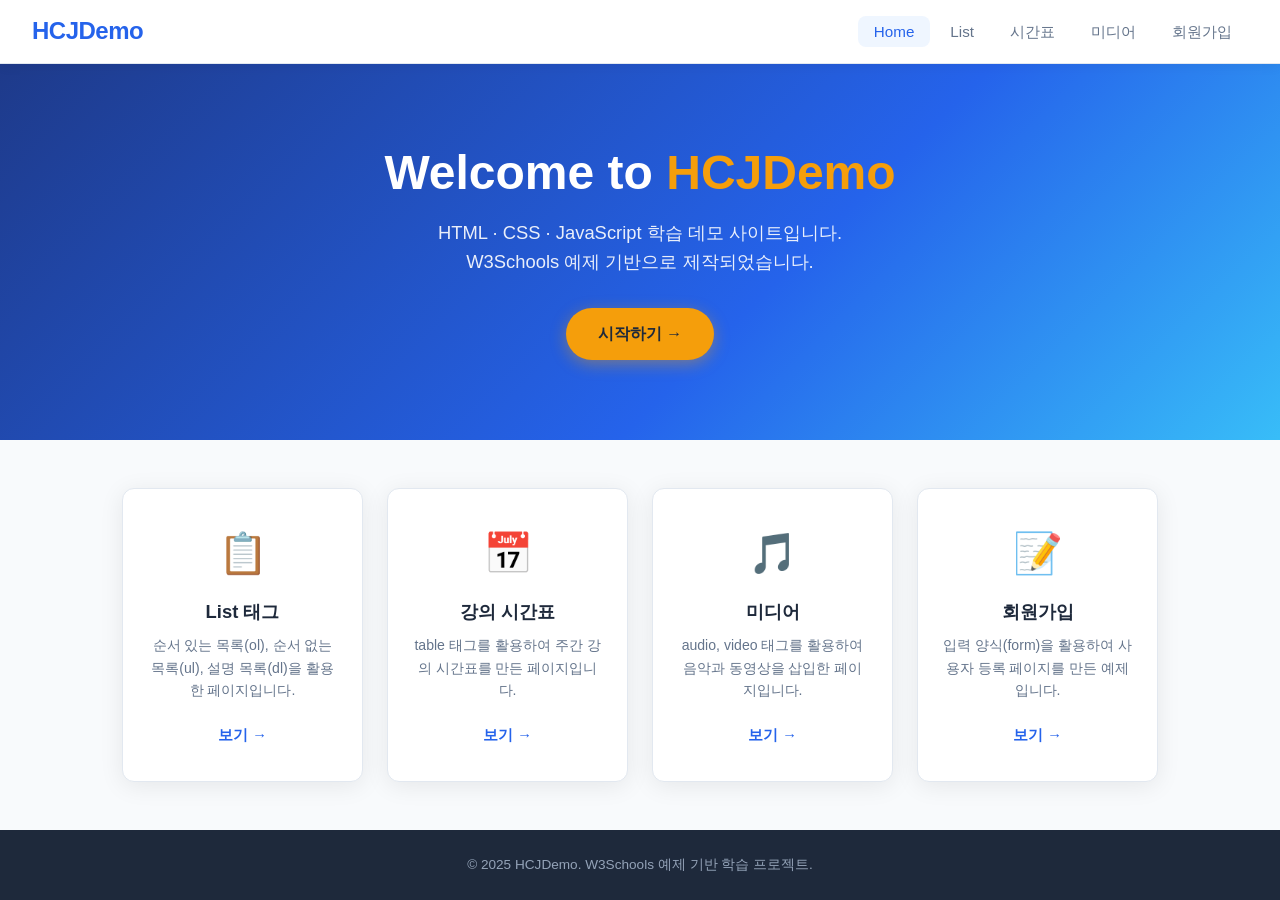
==== index.html @ d2cebe98 "Add files via upload" ====
<!DOCTYPE html>
<html lang="ko">
<head>
  <meta charset="UTF-8" />
  <meta name="viewport" content="width=device-width, initial-scale=1.0" />
  <title>HCJDemo</title>
  <link rel="stylesheet" href="style.css" />
</head>
<body>

  <!-- 헤더 / 네비게이션 -->
  <header>
    <div class="logo">HCJDemo</div>
    <nav>
      <ul>
        <li><a href="index.html" class="active">Home</a></li>
        <li><a href="list.html">List</a></li>
        <li><a href="timetable.html">시간표</a></li>
        <li><a href="media.html">미디어</a></li>
        <li><a href="register.html">회원가입</a></li>
      </ul>
    </nav>
  </header>

  <!-- 히어로 섹션 -->
  <section class="hero">
    <div class="hero-content">
      <h1>Welcome to <span>HCJDemo</span></h1>
      <p>HTML · CSS · JavaScript 학습 데모 사이트입니다.<br>
         W3Schools 예제 기반으로 제작되었습니다.</p>
      <a href="list.html" class="btn">시작하기 →</a>
    </div>
  </section>

  <!-- 메뉴 카드 섹션 -->
  <section class="cards">
    <div class="card">
      <div class="card-icon">📋</div>
      <h3>List 태그</h3>
      <p>순서 있는 목록(ol), 순서 없는 목록(ul), 설명 목록(dl)을 활용한 페이지입니다.</p>
      <a href="list.html" class="card-link">보기 →</a>
    </div>
    <div class="card">
      <div class="card-icon">📅</div>
      <h3>강의 시간표</h3>
      <p>table 태그를 활용하여 주간 강의 시간표를 만든 페이지입니다.</p>
      <a href="timetable.html" class="card-link">보기 →</a>
    </div>
    <div class="card">
      <div class="card-icon">🎵</div>
      <h3>미디어</h3>
      <p>audio, video 태그를 활용하여 음악과 동영상을 삽입한 페이지입니다.</p>
      <a href="media.html" class="card-link">보기 →</a>
    </div>
    <div class="card">
      <div class="card-icon">📝</div>
      <h3>회원가입</h3>
      <p>입력 양식(form)을 활용하여 사용자 등록 페이지를 만든 예제입니다.</p>
      <a href="register.html" class="card-link">보기 →</a>
    </div>
  </section>

  <!-- 푸터 -->
  <footer>
    <p>&copy; 2025 HCJDemo. W3Schools 예제 기반 학습 프로젝트.</p>
  </footer>

</body>
</html>
---- style.css ----
/* ===== 공통 리셋 & 변수 ===== */
* {
  margin: 0;
  padding: 0;
  box-sizing: border-box;
}

:root {
  --primary: #2563eb;
  --primary-dark: #1d4ed8;
  --accent: #f59e0b;
  --bg: #f8fafc;
  --surface: #ffffff;
  --text: #1e293b;
  --text-sub: #64748b;
  --border: #e2e8f0;
  --radius: 12px;
  --shadow: 0 4px 24px rgba(0,0,0,0.08);
}

body {
  font-family: 'Segoe UI', 'Apple SD Gothic Neo', sans-serif;
  background: var(--bg);
  color: var(--text);
  line-height: 1.6;
}

/* ===== 헤더 & 네비게이션 ===== */
header {
  background: var(--surface);
  border-bottom: 1px solid var(--border);
  display: flex;
  align-items: center;
  justify-content: space-between;
  padding: 0 2rem;
  height: 64px;
  position: sticky;
  top: 0;
  z-index: 100;
  box-shadow: 0 2px 12px rgba(0,0,0,0.06);
}

.logo {
  font-size: 1.5rem;
  font-weight: 800;
  color: var(--primary);
  letter-spacing: -0.5px;
}

nav ul {
  list-style: none;
  display: flex;
  gap: 0.25rem;
}

nav ul li a {
  text-decoration: none;
  color: var(--text-sub);
  font-weight: 500;
  padding: 0.45rem 1rem;
  border-radius: 8px;
  transition: background 0.2s, color 0.2s;
  font-size: 0.95rem;
}

nav ul li a:hover,
nav ul li a.active {
  background: #eff6ff;
  color: var(--primary);
}

/* ===== 히어로 섹션 ===== */
.hero {
  background: linear-gradient(135deg, #1e3a8a 0%, #2563eb 60%, #38bdf8 100%);
  color: white;
  padding: 5rem 2rem;
  text-align: center;
}

.hero h1 {
  font-size: 3rem;
  font-weight: 800;
  margin-bottom: 1rem;
  line-height: 1.2;
}

.hero h1 span {
  color: var(--accent);
}

.hero p {
  font-size: 1.15rem;
  opacity: 0.9;
  margin-bottom: 2rem;
}

.btn {
  display: inline-block;
  background: var(--accent);
  color: #1e293b;
  font-weight: 700;
  padding: 0.8rem 2rem;
  border-radius: 50px;
  text-decoration: none;
  font-size: 1rem;
  transition: transform 0.2s, box-shadow 0.2s;
  box-shadow: 0 4px 16px rgba(245,158,11,0.4);
}

.btn:hover {
  transform: translateY(-2px);
  box-shadow: 0 6px 24px rgba(245,158,11,0.5);
}

/* ===== 카드 섹션 ===== */
.cards {
  display: grid;
  grid-template-columns: repeat(auto-fit, minmax(220px, 1fr));
  gap: 1.5rem;
  padding: 3rem 2rem;
  max-width: 1100px;
  margin: 0 auto;
}

.card {
  background: var(--surface);
  border: 1px solid var(--border);
  border-radius: var(--radius);
  padding: 2rem 1.5rem;
  text-align: center;
  box-shadow: var(--shadow);
  transition: transform 0.2s, box-shadow 0.2s;
}

.card:hover {
  transform: translateY(-4px);
  box-shadow: 0 8px 32px rgba(0,0,0,0.12);
}

.card-icon {
  font-size: 2.5rem;
  margin-bottom: 0.75rem;
}

.card h3 {
  font-size: 1.15rem;
  font-weight: 700;
  margin-bottom: 0.5rem;
  color: var(--text);
}

.card p {
  font-size: 0.88rem;
  color: var(--text-sub);
  margin-bottom: 1.25rem;
}

.card-link {
  display: inline-block;
  color: var(--primary);
  font-weight: 600;
  text-decoration: none;
  font-size: 0.92rem;
  border-bottom: 2px solid transparent;
  transition: border-color 0.2s;
}

.card-link:hover {
  border-color: var(--primary);
}

/* ===== 서브페이지 공통 ===== */
.page-header {
  background: linear-gradient(135deg, #1e3a8a, #2563eb);
  color: white;
  padding: 2.5rem 2rem;
  text-align: center;
}

.page-header h2 {
  font-size: 2rem;
  font-weight: 800;
  margin-bottom: 0.4rem;
}

.page-header p {
  opacity: 0.85;
  font-size: 0.95rem;
}

.page-content {
  max-width: 900px;
  margin: 2.5rem auto;
  padding: 0 2rem 3rem;
}

.section-box {
  background: var(--surface);
  border: 1px solid var(--border);
  border-radius: var(--radius);
  padding: 2rem;
  margin-bottom: 2rem;
  box-shadow: var(--shadow);
}

.section-box h3 {
  font-size: 1.15rem;
  font-weight: 700;
  color: var(--primary);
  margin-bottom: 1rem;
  padding-bottom: 0.5rem;
  border-bottom: 2px solid #eff6ff;
}

/* ===== List 페이지 ===== */
.section-box ul,
.section-box ol {
  padding-left: 1.5rem;
  line-height: 2;
  color: var(--text);
}

.section-box dl {
  line-height: 1.8;
}

.section-box dt {
  font-weight: 700;
  color: var(--primary);
  margin-top: 0.5rem;
}

.section-box dd {
  margin-left: 1.5rem;
  color: var(--text-sub);
}

/* ===== Table 페이지 ===== */
.timetable-wrap {
  overflow-x: auto;
}

table {
  width: 100%;
  border-collapse: collapse;
  font-size: 0.9rem;
}

table th, table td {
  border: 1px solid var(--border);
  padding: 0.65rem 0.9rem;
  text-align: center;
}

table th {
  background: var(--primary);
  color: white;
  font-weight: 700;
}

table tr:nth-child(even) td {
  background: #f1f5f9;
}

table td.subject {
  background: #eff6ff;
  color: var(--primary);
  font-weight: 600;
}

table td.empty {
  background: #f8fafc;
  color: #cbd5e1;
}

table td.lunch {
  background: #fef9c3;
  color: #92400e;
  font-weight: 600;
}

/* ===== 미디어 페이지 ===== */
audio, video {
  width: 100%;
  border-radius: 8px;
  margin-top: 0.5rem;
}

.media-note {
  font-size: 0.82rem;
  color: var(--text-sub);
  margin-top: 0.5rem;
  font-style: italic;
}

/* ===== 회원가입 폼 ===== */
form .form-group {
  margin-bottom: 1.25rem;
}

form label {
  display: block;
  font-weight: 600;
  margin-bottom: 0.35rem;
  font-size: 0.9rem;
  color: var(--text);
}

form input[type="text"],
form input[type="email"],
form input[type="password"],
form input[type="date"],
form input[type="tel"],
form select,
form textarea {
  width: 100%;
  padding: 0.65rem 0.9rem;
  border: 1px solid var(--border);
  border-radius: 8px;
  font-size: 0.95rem;
  color: var(--text);
  background: var(--bg);
  transition: border-color 0.2s, box-shadow 0.2s;
  font-family: inherit;
}

form input:focus,
form select:focus,
form textarea:focus {
  outline: none;
  border-color: var(--primary);
  box-shadow: 0 0 0 3px rgba(37,99,235,0.12);
}

form .radio-group,
form .check-group {
  display: flex;
  gap: 1.5rem;
  flex-wrap: wrap;
}

form .radio-group label,
form .check-group label {
  font-weight: 400;
  display: flex;
  align-items: center;
  gap: 0.4rem;
  cursor: pointer;
}

form input[type="submit"] {
  width: 100%;
  background: var(--primary);
  color: white;
  border: none;
  padding: 0.85rem;
  border-radius: 8px;
  font-size: 1rem;
  font-weight: 700;
  cursor: pointer;
  transition: background 0.2s, transform 0.1s;
}

form input[type="submit"]:hover {
  background: var(--primary-dark);
  transform: translateY(-1px);
}

form input[type="reset"] {
  width: 100%;
  background: white;
  color: var(--text-sub);
  border: 1px solid var(--border);
  padding: 0.75rem;
  border-radius: 8px;
  font-size: 0.95rem;
  cursor: pointer;
  margin-top: 0.5rem;
  transition: background 0.2s;
}

form input[type="reset"]:hover {
  background: #f1f5f9;
}

fieldset {
  border: 1px solid var(--border);
  border-radius: 8px;
  padding: 1.25rem;
  margin-bottom: 1.25rem;
}

legend {
  font-weight: 700;
  color: var(--primary);
  padding: 0 0.5rem;
  font-size: 0.95rem;
}

/* ===== 푸터 ===== */
footer {
  background: #1e293b;
  color: #94a3b8;
  text-align: center;
  padding: 1.5rem;
  font-size: 0.85rem;
}
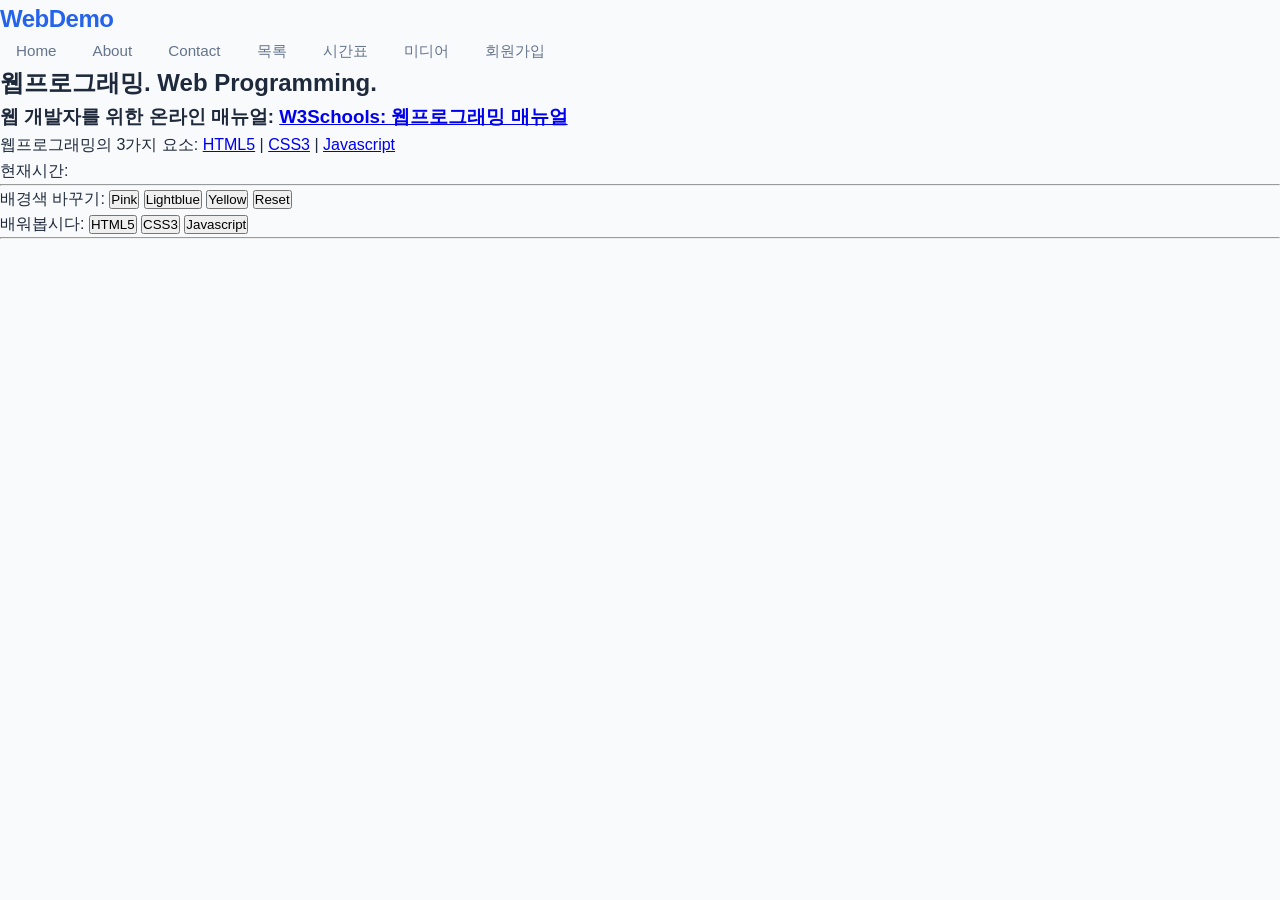
==== commit 70698a0b: "Add files via upload" ====
--- a/index.html
+++ b/index.html
@@ -1,69 +1,66 @@
-<!DOCTYPE html>
-<html lang="ko">
-<head>
-  <meta charset="UTF-8" />
-  <meta name="viewport" content="width=device-width, initial-scale=1.0" />
-  <title>HCJDemo</title>
-  <link rel="stylesheet" href="style.css" />
-</head>
-<body>
+<!doctype html>
+<html lang="en">
+  <head>
+    <meta charset="UTF-8" />
+    <meta http-equiv="X-UA-Compatible" content="IE=edge" />
+    <meta name="viewport" content="width=device-width, initial-scale=1.0" />
+    <title>웹프로그래밍 데모</title>
+    <link rel="stylesheet" href="style.css" />
+  </head>
+  <body>
+    <nav class="navbar">
+      <div class="container">
+        <div class="logo">WebDemo</div>
+        <ul class="nav">
+          <li><a href="/">Home</a></li>
+          <li><a href="/about">About</a></li>
+          <li><a href="/contact">Contact</a></li>
+          <li><a href="/list">목록</a></li>
+          <li><a href="/timetable">시간표</a></li>
+          <li><a href="/media">미디어</a></li>
+          <li><a href="/register">회원가입</a></li>
+        </ul>
+      </div>
+    </nav>
 
-  <!-- 헤더 / 네비게이션 -->
-  <header>
-    <div class="logo">HCJDemo</div>
-    <nav>
-      <ul>
-        <li><a href="index.html" class="active">Home</a></li>
-        <li><a href="list.html">List</a></li>
-        <li><a href="timetable.html">시간표</a></li>
-        <li><a href="media.html">미디어</a></li>
-        <li><a href="register.html">회원가입</a></li>
-      </ul>
-    </nav>
-  </header>
+    <!--메인 섹션-->
+    <section class="main">
+      <div class="container">
+        <h1>웹프로그래밍. Web Programming.</h1>
+        <h3>
+          웹 개발자를 위한 온라인 매뉴얼:
+          <a href="https://www.w3schools.com/">W3Schools: 웹프로그래밍 매뉴얼</a>
+        </h3>
+        <p>
+          웹프로그래밍의 3가지 요소:
+          <a href="https://www.w3schools.com/html/default.asp">HTML5</a> |
+          <a href="https://www.w3schools.com/css/default.asp">CSS3</a> |
+          <a href="https://www.w3schools.com/js/default.asp">Javascript</a>
+        </p>
+        <p>현재시간: <span id="time"></span></p>
+        <hr />
+        <p>
+          배경색 바꾸기:
+          <button onclick="pink()">Pink</button>
+          <button onclick="lightblue()">Lightblue</button>
+          <button onclick="yellow()">Yellow</button>
+          <button onclick="reset()">Reset</button>
+        </p>
+        <p>
+          배워봅시다:
+          <button onmouseover="showhtml()" onmouseout="hide()">HTML5</button>
+          <button onmouseover="showcss()" onmouseout="hide()">CSS3</button>
+          <button onmouseover="showjs()" onmouseout="hide()">Javascript</button>
+        </p>
+        <hr />
+        <br />
+        <div>
+          <img id="fig" height="200px" />
+          <p id="desc"></p>
+        </div>
+      </div>
+    </section>
 
-  <!-- 히어로 섹션 -->
-  <section class="hero">
-    <div class="hero-content">
-      <h1>Welcome to <span>HCJDemo</span></h1>
-      <p>HTML · CSS · JavaScript 학습 데모 사이트입니다.<br>
-         W3Schools 예제 기반으로 제작되었습니다.</p>
-      <a href="list.html" class="btn">시작하기 →</a>
-    </div>
-  </section>
-
-  <!-- 메뉴 카드 섹션 -->
-  <section class="cards">
-    <div class="card">
-      <div class="card-icon">📋</div>
-      <h3>List 태그</h3>
-      <p>순서 있는 목록(ol), 순서 없는 목록(ul), 설명 목록(dl)을 활용한 페이지입니다.</p>
-      <a href="list.html" class="card-link">보기 →</a>
-    </div>
-    <div class="card">
-      <div class="card-icon">📅</div>
-      <h3>강의 시간표</h3>
-      <p>table 태그를 활용하여 주간 강의 시간표를 만든 페이지입니다.</p>
-      <a href="timetable.html" class="card-link">보기 →</a>
-    </div>
-    <div class="card">
-      <div class="card-icon">🎵</div>
-      <h3>미디어</h3>
-      <p>audio, video 태그를 활용하여 음악과 동영상을 삽입한 페이지입니다.</p>
-      <a href="media.html" class="card-link">보기 →</a>
-    </div>
-    <div class="card">
-      <div class="card-icon">📝</div>
-      <h3>회원가입</h3>
-      <p>입력 양식(form)을 활용하여 사용자 등록 페이지를 만든 예제입니다.</p>
-      <a href="register.html" class="card-link">보기 →</a>
-    </div>
-  </section>
-
-  <!-- 푸터 -->
-  <footer>
-    <p>&copy; 2025 HCJDemo. W3Schools 예제 기반 학습 프로젝트.</p>
-  </footer>
-
-</body>
+    <script src="main.js"></script>
+  </body>
 </html>
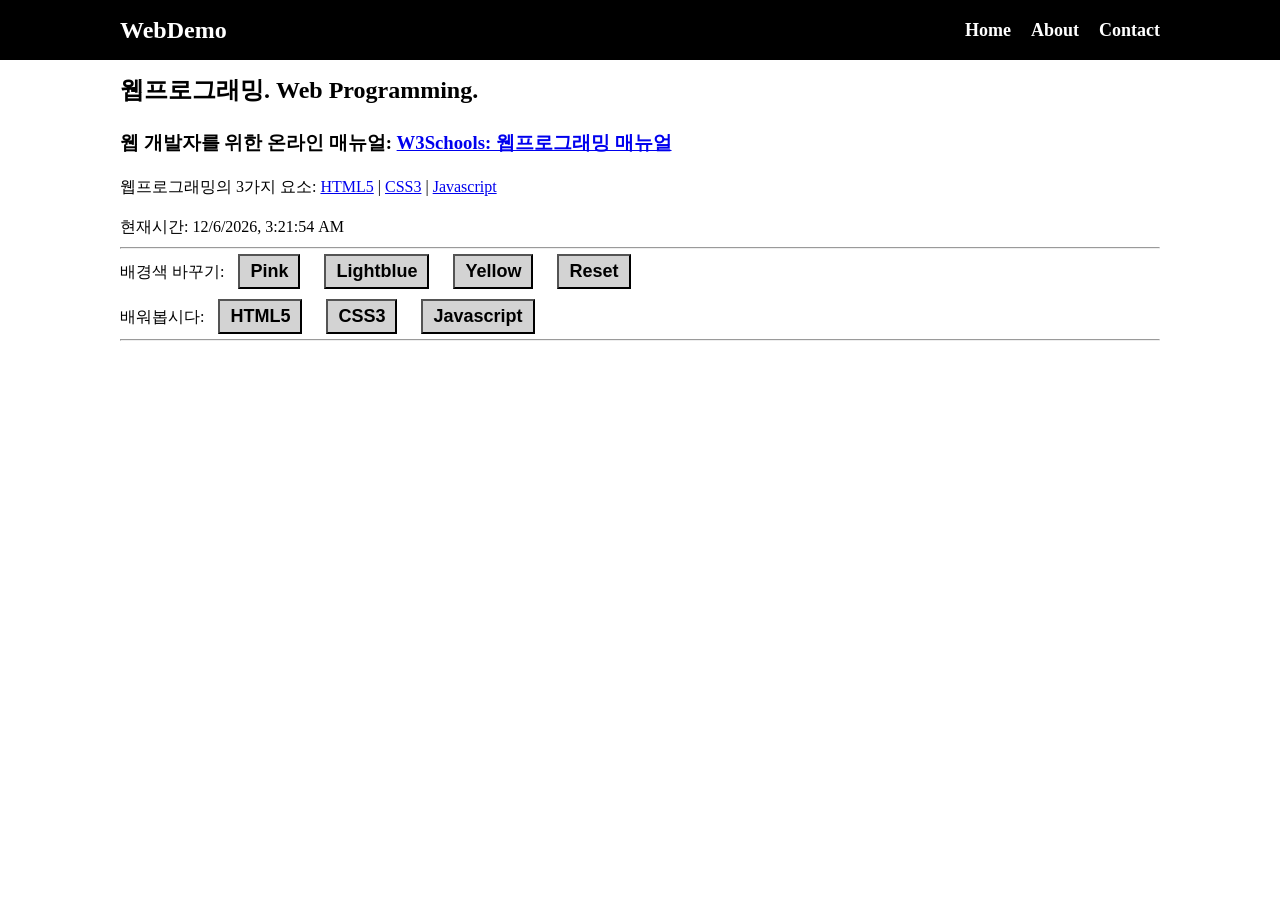
==== commit c9e0b361: "Add files via upload" ====
--- a/index.html
+++ b/index.html
@@ -1,66 +1,73 @@
-<!doctype html>
-<html lang="en">
-  <head>
-    <meta charset="UTF-8" />
-    <meta http-equiv="X-UA-Compatible" content="IE=edge" />
-    <meta name="viewport" content="width=device-width, initial-scale=1.0" />
-    <title>웹프로그래밍 데모</title>
-    <link rel="stylesheet" href="style.css" />
-  </head>
-  <body>
-    <nav class="navbar">
-      <div class="container">
-        <div class="logo">WebDemo</div>
-        <ul class="nav">
-          <li><a href="/">Home</a></li>
-          <li><a href="/about">About</a></li>
-          <li><a href="/contact">Contact</a></li>
-          <li><a href="/list">목록</a></li>
-          <li><a href="/timetable">시간표</a></li>
-          <li><a href="/media">미디어</a></li>
-          <li><a href="/register">회원가입</a></li>
-        </ul>
-      </div>
-    </nav>
-
-    <!--메인 섹션-->
-    <section class="main">
-      <div class="container">
-        <h1>웹프로그래밍. Web Programming.</h1>
-        <h3>
-          웹 개발자를 위한 온라인 매뉴얼:
-          <a href="https://www.w3schools.com/">W3Schools: 웹프로그래밍 매뉴얼</a>
-        </h3>
-        <p>
-          웹프로그래밍의 3가지 요소:
-          <a href="https://www.w3schools.com/html/default.asp">HTML5</a> |
-          <a href="https://www.w3schools.com/css/default.asp">CSS3</a> |
-          <a href="https://www.w3schools.com/js/default.asp">Javascript</a>
-        </p>
-        <p>현재시간: <span id="time"></span></p>
-        <hr />
-        <p>
-          배경색 바꾸기:
-          <button onclick="pink()">Pink</button>
-          <button onclick="lightblue()">Lightblue</button>
-          <button onclick="yellow()">Yellow</button>
-          <button onclick="reset()">Reset</button>
-        </p>
-        <p>
-          배워봅시다:
-          <button onmouseover="showhtml()" onmouseout="hide()">HTML5</button>
-          <button onmouseover="showcss()" onmouseout="hide()">CSS3</button>
-          <button onmouseover="showjs()" onmouseout="hide()">Javascript</button>
-        </p>
-        <hr />
-        <br />
-        <div>
-          <img id="fig" height="200px" />
-          <p id="desc"></p>
-        </div>
-      </div>
-    </section>
-
-    <script src="main.js"></script>
-  </body>
-</html>
+<!doctype html>
+<html lang="en">
+  <head>
+    <meta charset="UTF-8" />
+    <meta http-equiv="X-UA-Compatible" content="IE=edge" />
+    <meta name="viewport" content="width=device-width, initial-scale=1.0" />
+    <title>웹프로그래밍 데모</title>
+    <link rel="stylesheet" href="style.css" />
+  </head>
+  <body>
+    <nav class="navbar">
+      <div class="container">
+        <div class="logo">WebDemo</div>
+        <ul class="nav">
+          <li>
+            <a href="/">Home</a>
+          </li>
+          <li>
+            <a href="/about">About</a>
+          </li>
+          <li>
+            <a href="/contact">Contact</a>
+          </li>
+        </ul>
+      </div>
+    </nav>
+
+    <!--메인 섹션-->
+    <section class="main">
+      <div class="container">
+        <h1>웹프로그래밍. Web Programming.</h1>
+
+        <h3>
+          웹 개발자를 위한 온라인 매뉴얼:
+          <a href="https://www.w3schools.com/"
+            >W3Schools: 웹프로그래밍 매뉴얼</a
+          >
+        </h3>
+
+        <p>
+          웹프로그래밍의 3가지 요소:
+          <a href="https://www.w3schools.com/html/default.asp">HTML5</a> |
+          <a href="https://www.w3schools.com/css/default.asp">CSS3</a> |
+          <a href="https://www.w3schools.com/js/default.asp">Javascript</a>
+        </p>
+
+        <p>현재시간: <span id="time"></span></p>
+        <hr />
+        <p>
+          배경색 바꾸기:
+          <button onclick="pink()">Pink</button>
+          <button onclick="lightblue()">Lightblue</button>
+          <button onclick="yellow()">Yellow</button>
+          <button onclick="reset()">Reset</button>
+        </p>
+        <p>
+          배워봅시다:
+          <button onmouseover="showhtml()" onmouseout="hide()">HTML5</button>
+          <button onmouseover="showcss()" onmouseout="hide()">CSS3</button>
+          <button onmouseover="showjs()" onmouseout="hide()">Javascript</button>
+        </p>
+        <hr />
+        <br />
+        <div>
+          <img id="fig" height="200px" />
+          <p id="desc"></p>
+        </div>
+      </div>
+    </section>
+
+    <script src="main.js"></script>
+  </body>
+</html>
--- a/style.css
+++ b/style.css
@@ -1,407 +1,82 @@
-/* ===== 공통 리셋 & 변수 ===== */
-* {
-  margin: 0;
-  padding: 0;
-  box-sizing: border-box;
-}
-
-:root {
-  --primary: #2563eb;
-  --primary-dark: #1d4ed8;
-  --accent: #f59e0b;
-  --bg: #f8fafc;
-  --surface: #ffffff;
-  --text: #1e293b;
-  --text-sub: #64748b;
-  --border: #e2e8f0;
-  --radius: 12px;
-  --shadow: 0 4px 24px rgba(0,0,0,0.08);
-}
-
-body {
-  font-family: 'Segoe UI', 'Apple SD Gothic Neo', sans-serif;
-  background: var(--bg);
-  color: var(--text);
-  line-height: 1.6;
-}
-
-/* ===== 헤더 & 네비게이션 ===== */
-header {
-  background: var(--surface);
-  border-bottom: 1px solid var(--border);
-  display: flex;
-  align-items: center;
-  justify-content: space-between;
-  padding: 0 2rem;
-  height: 64px;
-  position: sticky;
-  top: 0;
-  z-index: 100;
-  box-shadow: 0 2px 12px rgba(0,0,0,0.06);
-}
-
-.logo {
-  font-size: 1.5rem;
-  font-weight: 800;
-  color: var(--primary);
-  letter-spacing: -0.5px;
-}
-
-nav ul {
-  list-style: none;
-  display: flex;
-  gap: 0.25rem;
-}
-
-nav ul li a {
-  text-decoration: none;
-  color: var(--text-sub);
-  font-weight: 500;
-  padding: 0.45rem 1rem;
-  border-radius: 8px;
-  transition: background 0.2s, color 0.2s;
-  font-size: 0.95rem;
-}
-
-nav ul li a:hover,
-nav ul li a.active {
-  background: #eff6ff;
-  color: var(--primary);
-}
-
-/* ===== 히어로 섹션 ===== */
-.hero {
-  background: linear-gradient(135deg, #1e3a8a 0%, #2563eb 60%, #38bdf8 100%);
-  color: white;
-  padding: 5rem 2rem;
-  text-align: center;
-}
-
-.hero h1 {
-  font-size: 3rem;
-  font-weight: 800;
-  margin-bottom: 1rem;
-  line-height: 1.2;
-}
-
-.hero h1 span {
-  color: var(--accent);
-}
-
-.hero p {
-  font-size: 1.15rem;
-  opacity: 0.9;
-  margin-bottom: 2rem;
-}
-
-.btn {
-  display: inline-block;
-  background: var(--accent);
-  color: #1e293b;
-  font-weight: 700;
-  padding: 0.8rem 2rem;
-  border-radius: 50px;
-  text-decoration: none;
-  font-size: 1rem;
-  transition: transform 0.2s, box-shadow 0.2s;
-  box-shadow: 0 4px 16px rgba(245,158,11,0.4);
-}
-
-.btn:hover {
-  transform: translateY(-2px);
-  box-shadow: 0 6px 24px rgba(245,158,11,0.5);
-}
-
-/* ===== 카드 섹션 ===== */
-.cards {
-  display: grid;
-  grid-template-columns: repeat(auto-fit, minmax(220px, 1fr));
-  gap: 1.5rem;
-  padding: 3rem 2rem;
-  max-width: 1100px;
-  margin: 0 auto;
-}
-
-.card {
-  background: var(--surface);
-  border: 1px solid var(--border);
-  border-radius: var(--radius);
-  padding: 2rem 1.5rem;
-  text-align: center;
-  box-shadow: var(--shadow);
-  transition: transform 0.2s, box-shadow 0.2s;
-}
-
-.card:hover {
-  transform: translateY(-4px);
-  box-shadow: 0 8px 32px rgba(0,0,0,0.12);
-}
-
-.card-icon {
-  font-size: 2.5rem;
-  margin-bottom: 0.75rem;
-}
-
-.card h3 {
-  font-size: 1.15rem;
-  font-weight: 700;
-  margin-bottom: 0.5rem;
-  color: var(--text);
-}
-
-.card p {
-  font-size: 0.88rem;
-  color: var(--text-sub);
-  margin-bottom: 1.25rem;
-}
-
-.card-link {
-  display: inline-block;
-  color: var(--primary);
-  font-weight: 600;
-  text-decoration: none;
-  font-size: 0.92rem;
-  border-bottom: 2px solid transparent;
-  transition: border-color 0.2s;
-}
-
-.card-link:hover {
-  border-color: var(--primary);
-}
-
-/* ===== 서브페이지 공통 ===== */
-.page-header {
-  background: linear-gradient(135deg, #1e3a8a, #2563eb);
-  color: white;
-  padding: 2.5rem 2rem;
-  text-align: center;
-}
-
-.page-header h2 {
-  font-size: 2rem;
-  font-weight: 800;
-  margin-bottom: 0.4rem;
-}
-
-.page-header p {
-  opacity: 0.85;
-  font-size: 0.95rem;
-}
-
-.page-content {
-  max-width: 900px;
-  margin: 2.5rem auto;
-  padding: 0 2rem 3rem;
-}
-
-.section-box {
-  background: var(--surface);
-  border: 1px solid var(--border);
-  border-radius: var(--radius);
-  padding: 2rem;
-  margin-bottom: 2rem;
-  box-shadow: var(--shadow);
-}
-
-.section-box h3 {
-  font-size: 1.15rem;
-  font-weight: 700;
-  color: var(--primary);
-  margin-bottom: 1rem;
-  padding-bottom: 0.5rem;
-  border-bottom: 2px solid #eff6ff;
-}
-
-/* ===== List 페이지 ===== */
-.section-box ul,
-.section-box ol {
-  padding-left: 1.5rem;
-  line-height: 2;
-  color: var(--text);
-}
-
-.section-box dl {
-  line-height: 1.8;
-}
-
-.section-box dt {
-  font-weight: 700;
-  color: var(--primary);
-  margin-top: 0.5rem;
-}
-
-.section-box dd {
-  margin-left: 1.5rem;
-  color: var(--text-sub);
-}
-
-/* ===== Table 페이지 ===== */
-.timetable-wrap {
-  overflow-x: auto;
-}
-
-table {
-  width: 100%;
-  border-collapse: collapse;
-  font-size: 0.9rem;
-}
-
-table th, table td {
-  border: 1px solid var(--border);
-  padding: 0.65rem 0.9rem;
-  text-align: center;
-}
-
-table th {
-  background: var(--primary);
-  color: white;
-  font-weight: 700;
-}
-
-table tr:nth-child(even) td {
-  background: #f1f5f9;
-}
-
-table td.subject {
-  background: #eff6ff;
-  color: var(--primary);
-  font-weight: 600;
-}
-
-table td.empty {
-  background: #f8fafc;
-  color: #cbd5e1;
-}
-
-table td.lunch {
-  background: #fef9c3;
-  color: #92400e;
-  font-weight: 600;
-}
-
-/* ===== 미디어 페이지 ===== */
-audio, video {
-  width: 100%;
-  border-radius: 8px;
-  margin-top: 0.5rem;
-}
-
-.media-note {
-  font-size: 0.82rem;
-  color: var(--text-sub);
-  margin-top: 0.5rem;
-  font-style: italic;
-}
-
-/* ===== 회원가입 폼 ===== */
-form .form-group {
-  margin-bottom: 1.25rem;
-}
-
-form label {
-  display: block;
-  font-weight: 600;
-  margin-bottom: 0.35rem;
-  font-size: 0.9rem;
-  color: var(--text);
-}
-
-form input[type="text"],
-form input[type="email"],
-form input[type="password"],
-form input[type="date"],
-form input[type="tel"],
-form select,
-form textarea {
-  width: 100%;
-  padding: 0.65rem 0.9rem;
-  border: 1px solid var(--border);
-  border-radius: 8px;
-  font-size: 0.95rem;
-  color: var(--text);
-  background: var(--bg);
-  transition: border-color 0.2s, box-shadow 0.2s;
-  font-family: inherit;
-}
-
-form input:focus,
-form select:focus,
-form textarea:focus {
-  outline: none;
-  border-color: var(--primary);
-  box-shadow: 0 0 0 3px rgba(37,99,235,0.12);
-}
-
-form .radio-group,
-form .check-group {
-  display: flex;
-  gap: 1.5rem;
-  flex-wrap: wrap;
-}
-
-form .radio-group label,
-form .check-group label {
-  font-weight: 400;
-  display: flex;
-  align-items: center;
-  gap: 0.4rem;
-  cursor: pointer;
-}
-
-form input[type="submit"] {
-  width: 100%;
-  background: var(--primary);
-  color: white;
-  border: none;
-  padding: 0.85rem;
-  border-radius: 8px;
-  font-size: 1rem;
-  font-weight: 700;
-  cursor: pointer;
-  transition: background 0.2s, transform 0.1s;
-}
-
-form input[type="submit"]:hover {
-  background: var(--primary-dark);
-  transform: translateY(-1px);
-}
-
-form input[type="reset"] {
-  width: 100%;
-  background: white;
-  color: var(--text-sub);
-  border: 1px solid var(--border);
-  padding: 0.75rem;
-  border-radius: 8px;
-  font-size: 0.95rem;
-  cursor: pointer;
-  margin-top: 0.5rem;
-  transition: background 0.2s;
-}
-
-form input[type="reset"]:hover {
-  background: #f1f5f9;
-}
-
-fieldset {
-  border: 1px solid var(--border);
-  border-radius: 8px;
-  padding: 1.25rem;
-  margin-bottom: 1.25rem;
-}
-
-legend {
-  font-weight: 700;
-  color: var(--primary);
-  padding: 0 0.5rem;
-  font-size: 0.95rem;
-}
-
-/* ===== 푸터 ===== */
-footer {
-  background: #1e293b;
-  color: #94a3b8;
-  text-align: center;
-  padding: 1.5rem;
-  font-size: 0.85rem;
-}
+* {
+  box-sizing: border-box;
+  padding: 0;
+  margin: 0;
+}
+
+body {
+  font-size: 16px;
+  line-height: 1.5;
+  color: #333;
+  background: white;
+}
+
+ul {
+  list-style-type: none;
+}
+
+.container {
+  max-width: 1100px;
+  margin: 0 auto;
+  padding: 0 30px;
+}
+
+.main {
+  color: black;
+  line-height: 2.5;
+}
+
+.navbar {
+  background-color: black;
+  color: #fff;
+  height: 60px;
+}
+
+.navbar .container {
+  display: flex;
+  flex-direction: row;
+  justify-content: space-between;
+  align-items: center;
+  height: 100%;
+}
+
+.navbar ul {
+  display: flex;
+  flex-direction: row;
+}
+
+.navbar ul li {
+  margin-left: 20px;
+}
+
+.navbar .logo {
+  font-size: x-large;
+  font-weight: bold;
+}
+
+.navbar a {
+  color: #fff;
+  text-decoration: none;
+  font-size: 18px;
+  font-weight: bold;
+}
+
+.navbar a:hover {
+  border-bottom: 2px #fff solid;
+  color: #ddd;
+}
+
+button {
+  padding: 5px 10px;
+  margin: 5px 10px;
+  font-size: large;
+  font-weight: bold;
+  background-color: lightgrey;
+  /* border-radius: 10px;
+  border-width: 0px; */
+}
+
+button:hover {
+  color: red;
+  background-color: yellow;
+}
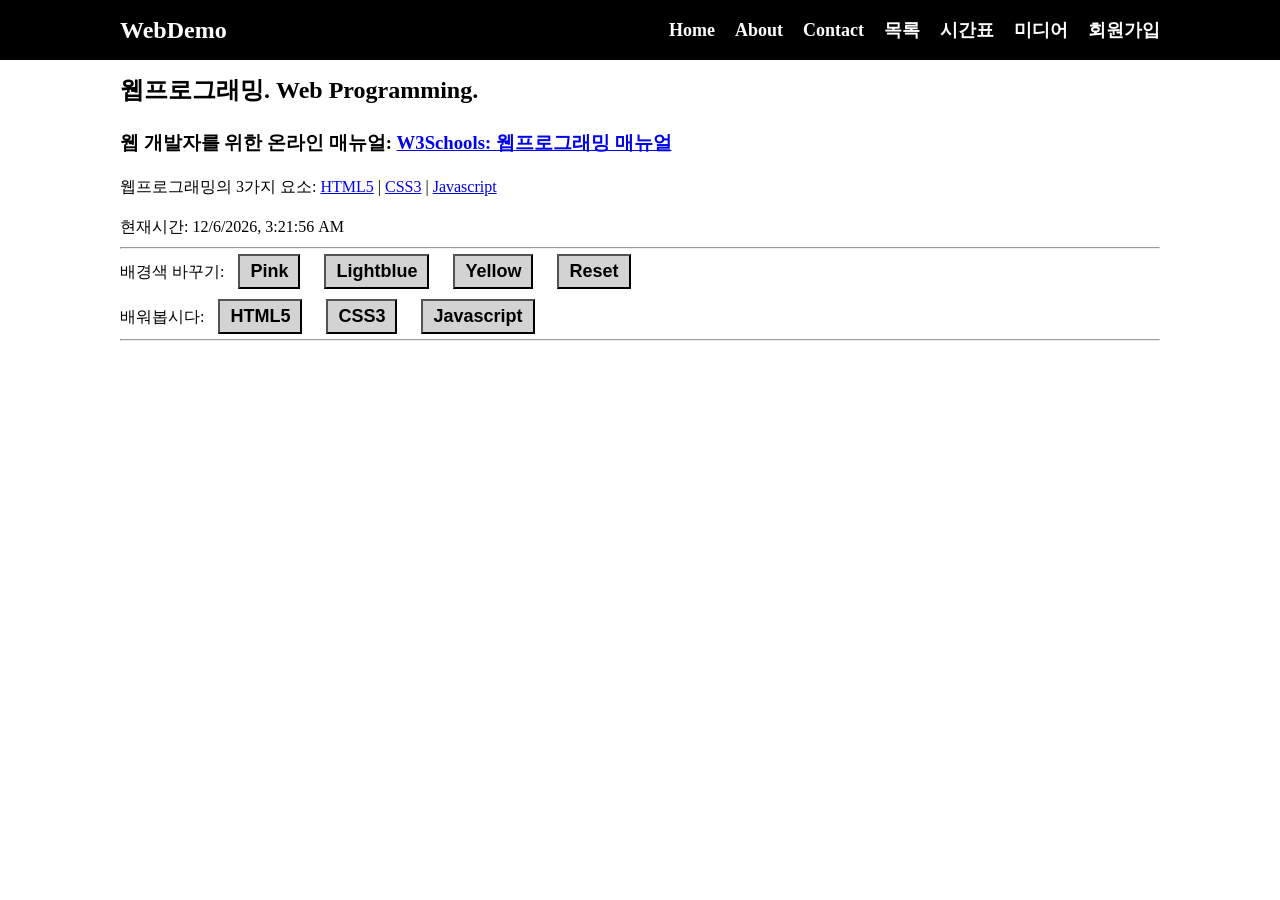
==== commit 1b69d41e: "Add files via upload" ====
--- a/index.html
+++ b/index.html
@@ -12,15 +12,13 @@
       <div class="container">
         <div class="logo">WebDemo</div>
         <ul class="nav">
-          <li>
-            <a href="/">Home</a>
-          </li>
-          <li>
-            <a href="/about">About</a>
-          </li>
-          <li>
-            <a href="/contact">Contact</a>
-          </li>
+          <li><a href="index.html">Home</a></li>
+          <li><a href="about.html">About</a></li>
+          <li><a href="contact.html">Contact</a></li>
+          <li><a href="list.html">목록</a></li>
+          <li><a href="timetable.html">시간표</a></li>
+          <li><a href="media.html">미디어</a></li>
+          <li><a href="register.html">회원가입</a></li>
         </ul>
       </div>
     </nav>
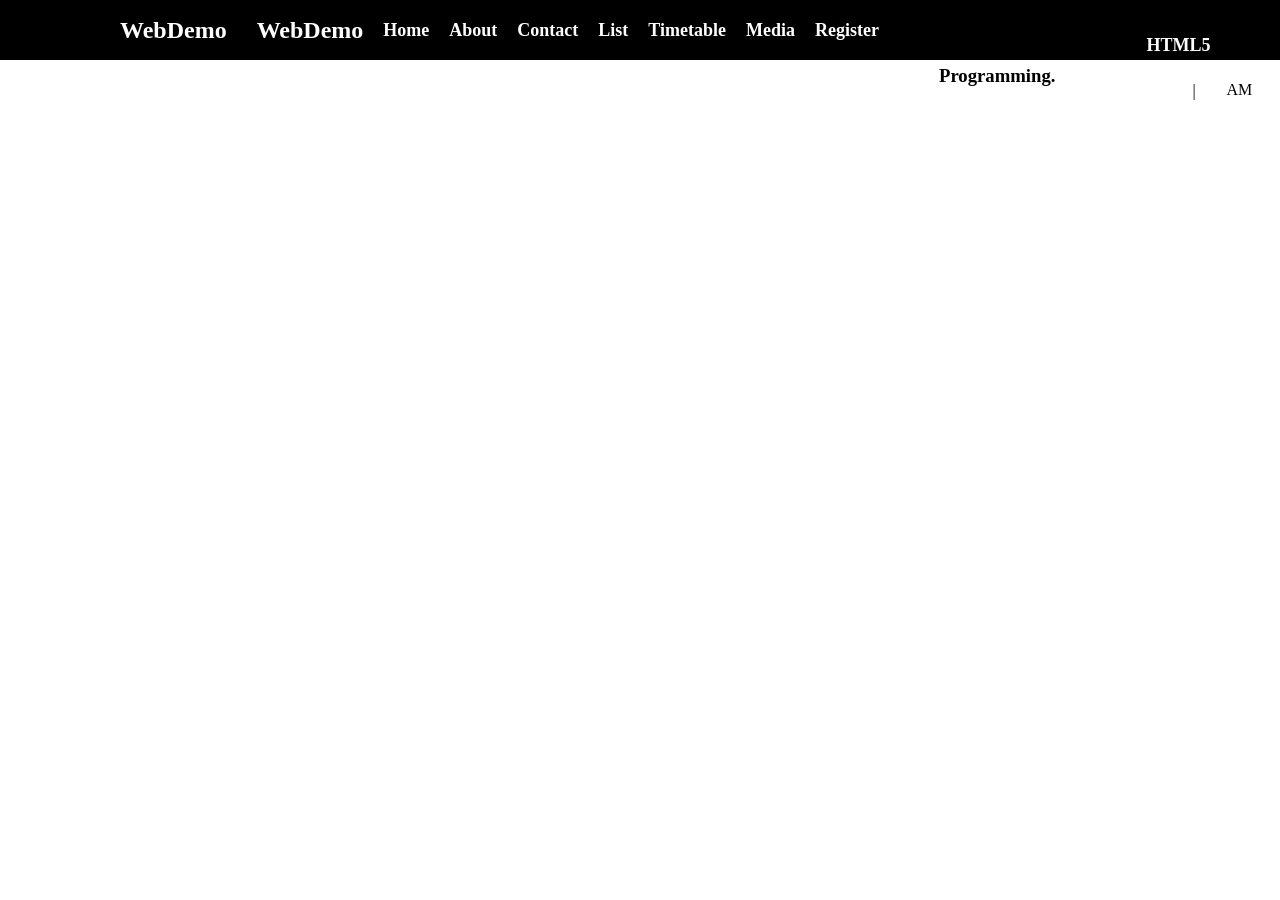
==== commit 0341f9c0: "Update index.html" ====
--- a/index.html
+++ b/index.html
@@ -11,14 +11,17 @@
     <nav class="navbar">
       <div class="container">
         <div class="logo">WebDemo</div>
+    <nav class="navbar">
+      <div class="container">
+        <div class="logo">WebDemo</div>
         <ul class="nav">
           <li><a href="index.html">Home</a></li>
           <li><a href="about.html">About</a></li>
           <li><a href="contact.html">Contact</a></li>
-          <li><a href="list.html">목록</a></li>
-          <li><a href="timetable.html">시간표</a></li>
-          <li><a href="media.html">미디어</a></li>
-          <li><a href="register.html">회원가입</a></li>
+          <li><a href="list.html">List</a></li>
+          <li><a href="timetable.html">Timetable</a></li>
+          <li><a href="media.html">Media</a></li>
+          <li><a href="register.html">Register</a></li>
         </ul>
       </div>
     </nav>
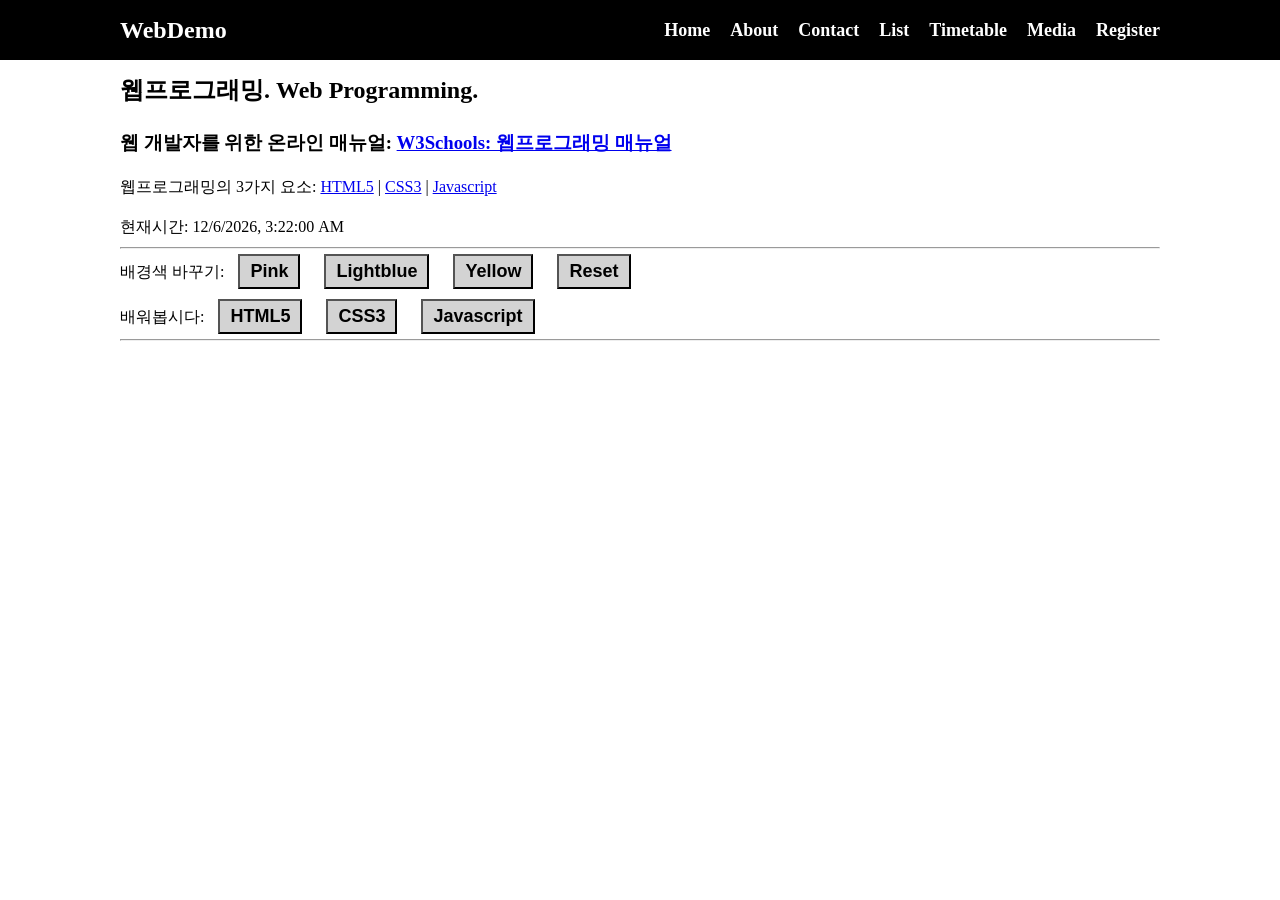
==== commit f5916d41: "Add files via upload" ====
--- a/index.html
+++ b/index.html
@@ -8,9 +8,6 @@
     <link rel="stylesheet" href="style.css" />
   </head>
   <body>
-    <nav class="navbar">
-      <div class="container">
-        <div class="logo">WebDemo</div>
     <nav class="navbar">
       <div class="container">
         <div class="logo">WebDemo</div>
